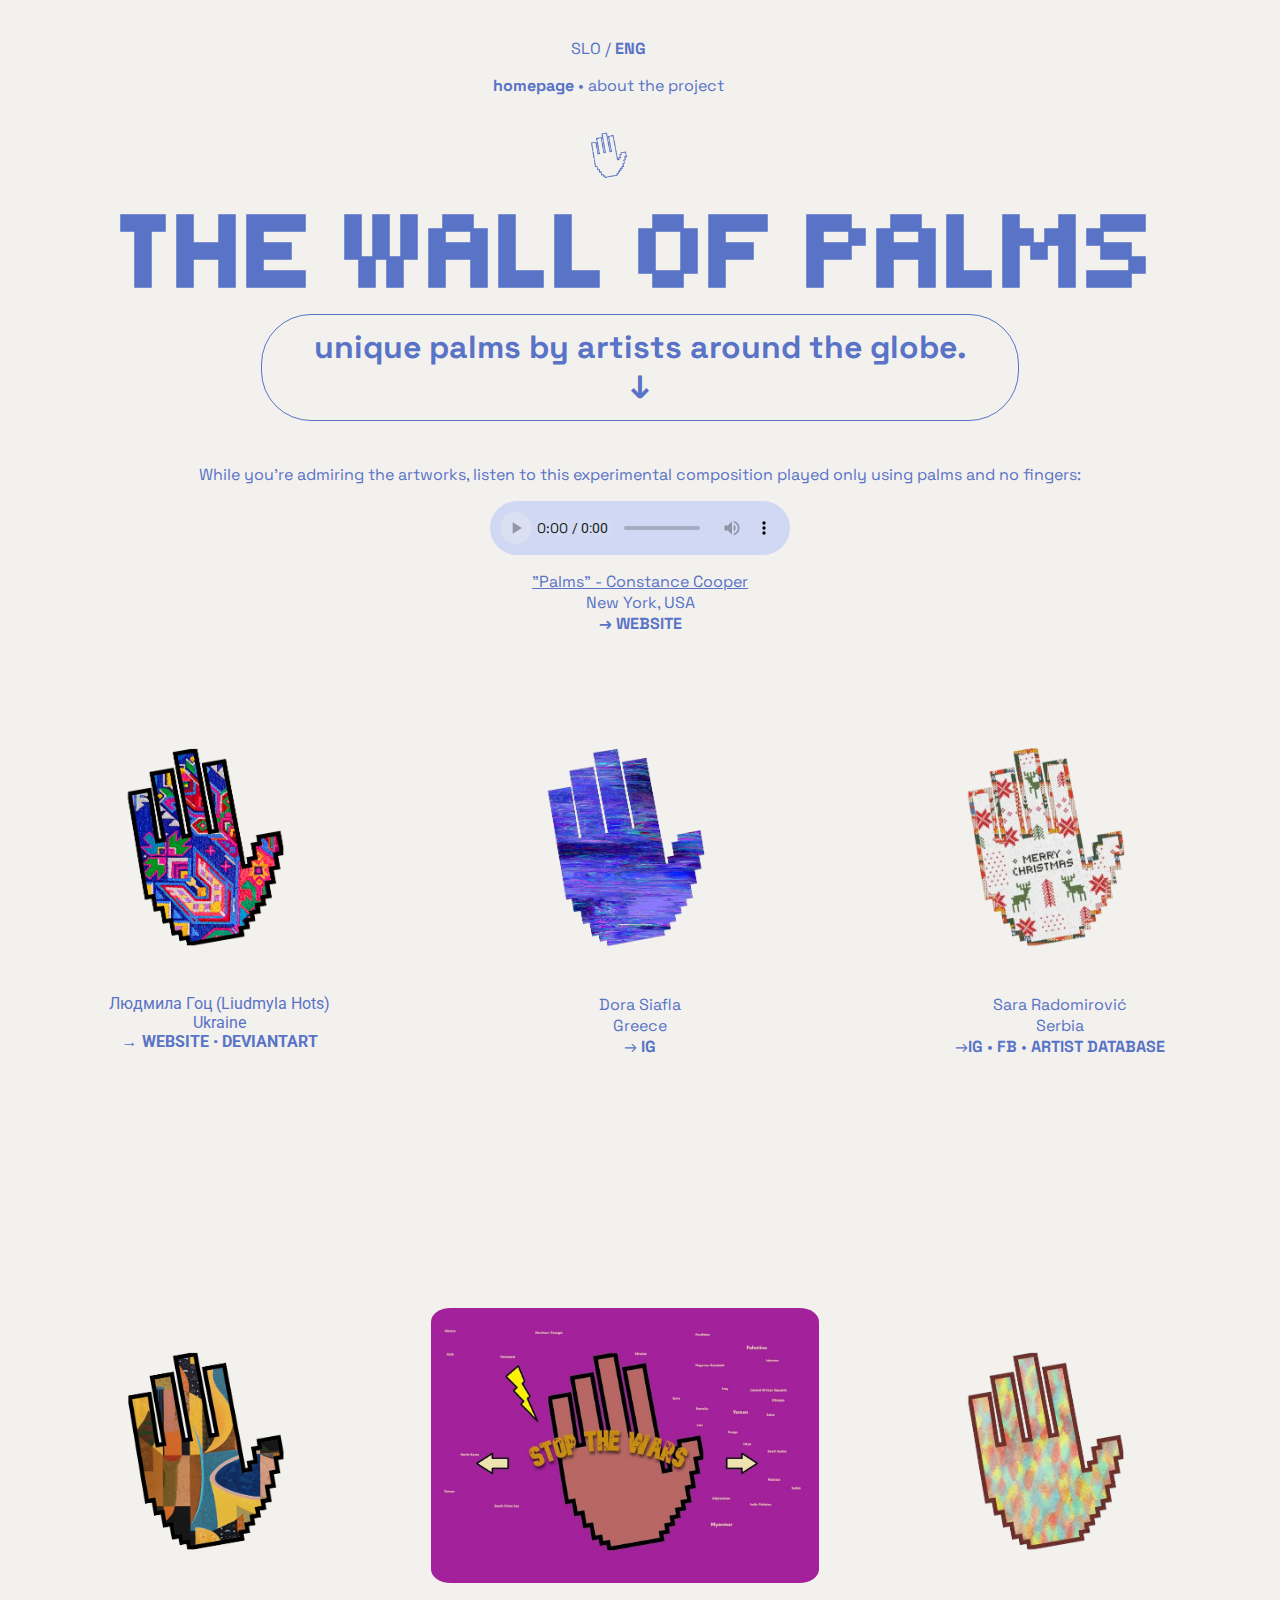
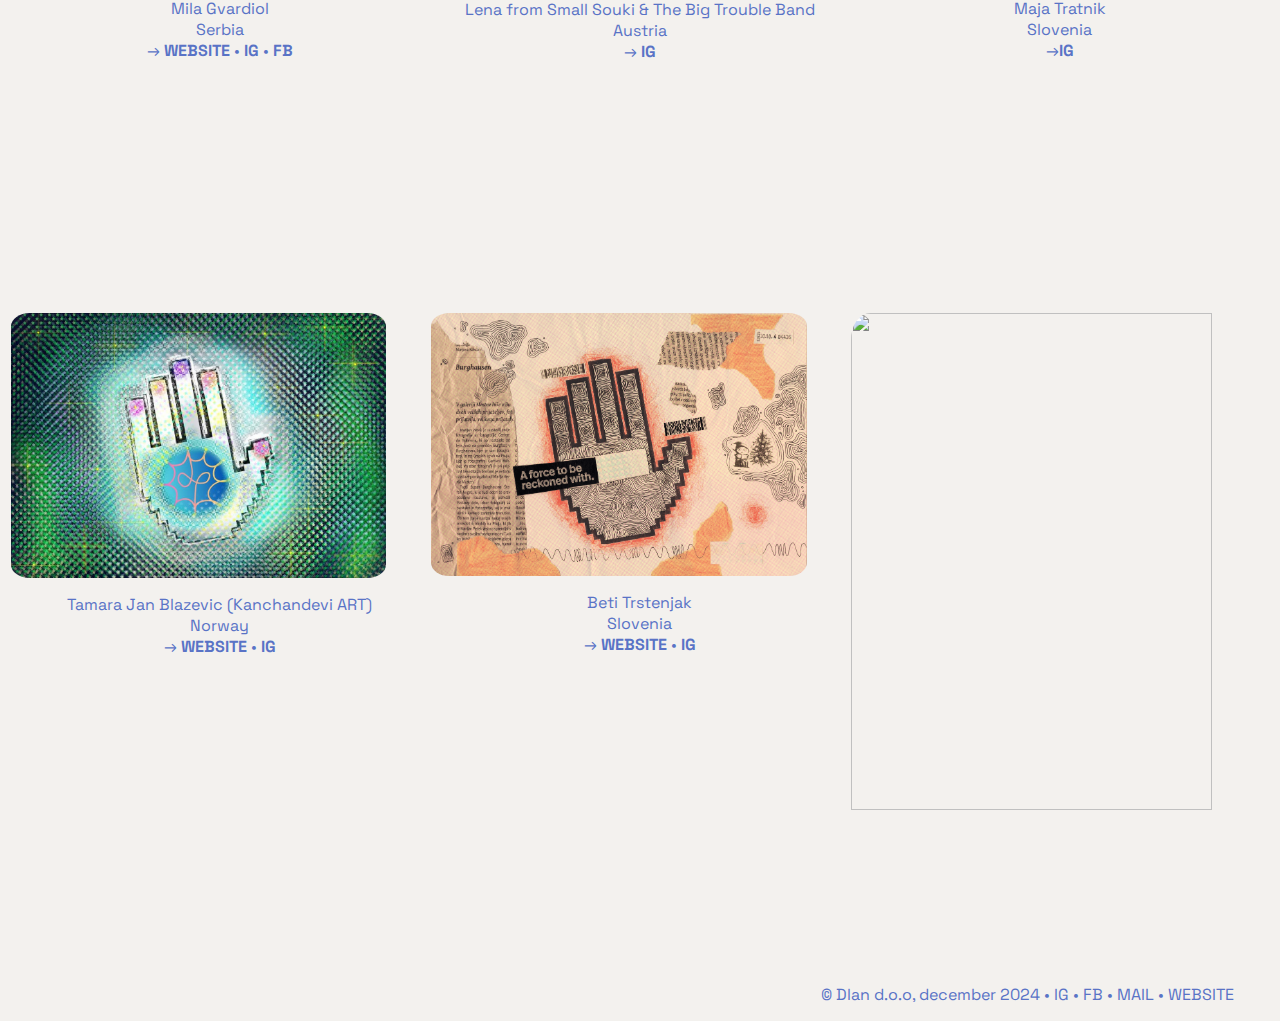
==== index.html @ 4f3afc3c "Add files via upload" ====
<html>
    <head>
        <title>THE WALL OF PALMS</title>
        <link rel="stylesheet" href="style.css">
        <link rel="icon" type="image/x-icon" href="dlan-ikona.png">

        <link rel="preconnect" href="https://fonts.googleapis.com">
        <link rel="preconnect" href="https://fonts.gstatic.com" crossorigin>
        <link href="https://fonts.googleapis.com/css2?family=Space+Grotesk:wght@300..700&display=swap" rel="stylesheet">

        <link rel="preconnect" href="https://fonts.googleapis.com">
        <link rel="preconnect" href="https://fonts.gstatic.com" crossorigin>
        <link href="https://fonts.googleapis.com/css2?family=Bakbak+One&family=Roboto:ital,wght@0,100;0,300;0,400;0,500;0,700;0,900;1,100;1,300;1,400;1,500;1,700;1,900&family=Space+Grotesk:wght@300..700&family=Tiny5&display=swap" rel="stylesheet"> 

        <link rel="preconnect" href="https://fonts.googleapis.com">
        <link rel="preconnect" href="https://fonts.gstatic.com" crossorigin>
        <link href="https://fonts.googleapis.com/css2?family=Space+Grotesk:wght@300..700&family=Tiny5&display=swap" rel="stylesheet">
    
        <script src="https://kit.fontawesome.com/yourcode.js" crossorigin="anonymous"></script>
    </head>


    <body>
        <div class="navigation">
            <p><a href="index-slo.html">SLO</a> / <b>ENG</b></p>
            <p><a href="index.html"><b>homepage</b></a> • <a href="about-the-project.html">about the project</a></p>
        </div>

        <img src="dlan-icon.png" class="dlan-ikona">
        <h1>THE WALL OF PALMS</h1>

        <h4 class="podnaslov-index"><a href="#all-palms" class="linkhoversprememba">unique palms by artists around the globe.<br>↓</a></h4>


        <div class="pesem">
            <p class="imeavtorja" style="margin-left: 5%; margin-right: 5%;">While you're admiring the artworks, listen to this experimental composition played only using palms and no fingers:</p>
            
            <div class="audio-container">
                <audio controls>
                    <source src="PALMS by Constance Cooper dec 13 2024.mp3" type="audio/mpeg">
                Your browser does not support the audio element.
                </audio>
            </div>
            <p class="imeavtorja"><a href="palms-constance-cooper.html" style="text-decoration: underline;">"Palms" - Constance Cooper</a><br>New York, USA<br>
                <b>→<a href="https://constance-cooper.com/" target="_blank"> WEBSITE</b></a>

            </p>
        </div>


        <br><br><br>



    <div id="all-palms">

        <div class="trigrafike">
            <div class="enagrafika">
                
                <div class="container">
                    <input type="checkbox" name="" id="zoom_img">
                    <label for="zoom_img"><img src="risbe/liudmyla_hots.png" width="93%"></label>
                </div>

                <p class="imeavtorja-cirilica">Людмила Гоц (Liudmyla Hots)
                    <br>Ukraine<br>
                    →<a href="https://hots93.wordpress.com/" target="_blank"><b> WEBSITE</b></a>
                     • <a href="https://www.deviantart.com/liudmylahots/gallery" target="_blank"><b>DEVIANTART</b></a></p>

                </p>
            </div>

            <div class="enagrafika">
                <div class="container">
                    <input type="checkbox" name="" id="zoom_img1">
                    <label for="zoom_img1"><img src="risbe/dora_siafla.png" width="93%"></label>
                </div>

                <p class="imeavtorja">Dora Siafla
                    <br>Greece<br>
                →<a href="https://www.instagram.com/dorasiafla/" target="_blank"><b> IG</b></a></p> 
            </div>

            <div class="enagrafika">
                <div class="container">
                    <input type="checkbox" name="" id="zoom_img2">
                    <label for="zoom_img2"><img src="risbe/sara_radomirovic.png" width="93%"></label>
                </div>

                <p class="imeavtorja">Sara Radomirović
                    <br>Serbia<br>
                    →<a href="https://www.instagram.com/radomirosara/" target="_blank"><b>IG</b></a>
                     • <a href="https://www.facebook.com/radomirovitsh" target="_blank"><b>FB</b></a>
                     • <a href="https://www.artistdatabase.com/sara-radomirovic" target="_blank"><b>ARTIST DATABASE</b></a></p>
            </div>
        </div>

        <div class="trigrafike">
            <div class="enagrafika">
                
                <div class="container">
                    <input type="checkbox" name="" id="zoom_img3">
                    <label for="zoom_img3"><img src="risbe/mila_gvardiol.gif" width="93%"></label>
                </div>
                <p class="imeavtorja">Mila Gvardiol
                    <br>Serbia<br>
                →<b><a href="https://gvardiol.weebly.com/" target="_blank"> WEBSITE</b></a> • 
                <a href="https://www.instagram.com/mila.gvardiol/" target="_blank"><b> IG</a></b> •
                <a href="https://www.facebook.com/Gvardiol/" target="_blank"><b> FB</b></a>
            </p>


            </div>

            <div class="enagrafika">
                <div class="container">
                    <input type="checkbox" name="" id="zoom_img4">
                    <label for="zoom_img4"><img src="risbe/small-souki-&-the-big-trouble-band.jpg" width="93%"></label>
                </div>

                <p class="imeavtorja">Lena from Small Souki & The Big Trouble Band
                    <br>Austria<br>
                →<a href="https://www.instagram.com/smallsouki/" target="_blank"><b> IG</b></a></p> 
            </div>

            <div class="enagrafika">
                <div class="container">
                    <input type="checkbox" name="" id="zoom_img5">
                    <label for="zoom_img5"><img src="risbe/maja_tratnik.png" width="93%"></label>
                    
                </div>

                <p class="imeavtorja">Maja Tratnik
                    <br>Slovenia<br>
                    →<a href="https://www.instagram.com/m.tratnik/" target="_blank"><b>IG</b></a>
                </p>
            </div>
        </div>

        <div class="trigrafike">

            <div class="enagrafika">
                <div class="container">
                    <input type="checkbox" name="" id="zoom_img6">
                    <label for="zoom_img6"><img src="risbe/kanchandevi_art.jpg" width="90%"></label>
                    
                </div>
                <p class="imeavtorja">Tamara Jan Blazevic (Kanchandevi ART)
                    <br>Norway<br>
                    →<b><a href="https://www.tamarajan.com/" target="_blank"> WEBSITE</b></a>
                     • <a href="https://www.instagram.com/kanchandeviart/" target="_blank"><b> IG</a></b></p>
                </p>
            </div>

            <div class="enagrafika">
                <div class="container">
                    <input type="checkbox" name="" id="zoom_img7">
                    <label for="zoom_img7"><img src="risbe/beti_trstenjak.png" width="90%"></label>
                    
                </div>
                <p class="imeavtorja">Beti Trstenjak
                    <br>Slovenia<br>
                →<b><a href="https://betitrstenjak.myportfolio.com/" target="_blank"> WEBSITE</b></a> • <a href="https://www.instagram.com/beti.trstenjak/" target="_blank"><b> IG</a></b></p>
                
            </div>

            <div class="enagrafika">
                <div class="container">
                    <input type="checkbox" name="" id="zoom_img8">
                    <label for="zoom_img8"><img src="risbe/ascii-palms.gif" width="93%"></label>
                </div>
                
                <p class="imeavtorja"></p>
        </div>

    </div>

        <div class="footer">
        <p>© Dlan d.o.o, december 2024 • <a href="https://www.instagram.com/dlan.studio/" target="_blank">IG</a> • <a href="https://www.facebook.com/profile.php?id=61566868703430" target="_blank">FB</a> • <a href="mailto:info@dlan.si">MAIL</a> • <a href="https://readymag.website/u3643931871/4915887/" target="_blank">WEBSITE</a></p>
        </div>

    </body>
</html>
---- style.css ----
html {
    scroll-behavior: smooth;
    transition: 0.4s;
  }

body {
    background-color: #f3f1ee;
    color: #5973c6;
}

p, ul {
    font-family: "Space Grotesk", serif;
}

img {
    border-radius: 5%;
}

.trigrafike {
    width: 100%;
}

h1 {
    font-family: "Tiny5", sans-serif;
    text-align: center;
    font-size: 7em;
    margin-top:0;
    margin-bottom:0;
}

.imeavtorja-cirilica {
    font-family: "Roboto", serif;
    text-align: center;
}

.navigation {
    text-align: center;
    margin-top: 3%;
    margin-right: 5%;
}

.container img {
    cursor: zoom-in;
    transition: transform 1s ease;
}

input[type=checkbox]
{
    display: none;
}

input[type=checkbox]:checked ~ label > img
{
    transform: scale(2);
    cursor: zoom-out;
}

.footer {
    text-align: center;
    margin-top: 2%;
    padding-top: 2%;
    float: right;
    margin-right: 3%;
}

.enagrafika {
    width: 33%;
    height: 65%;
    float:left;
    margin-left: 3px;
    padding-bottom: 30px;
}

.imeavtorja {
    text-align: center;
}

h3 {
    font-family: "Tiny5", sans-serif;
    text-align: center;
    font-size: 2em;
}

.projektpredstavitev {
    margin-left: 20%;
    margin-right: 20%;
}

a {
    color: #5973c6;
    text-decoration: none;
}

.podnaslov-index {
    border:#5972c6 solid 1px;
    border-radius: 50px;
    margin-left: 20%;
    margin-right: 20%;
    padding-top: 1%;
    padding-bottom: 1%;
    padding-left: 2%;
    padding-right: 2%;
}

.podnaslov-index:hover {
    background-color:#5972c647;
    color:#f3f1ee;
    transition: 0.5s;
}

.linkhoversprememba:hover {
    color:#788ed6;
}

a:hover {
    color: #93b9f5;
    transition: 0.3s;
}

button {
    background-color: #f3f1ee;
    color: #5973c6;
    border: #5973c6 solid 1px;
    border-radius: 50px;
    padding: 1%;
    padding-right: 2%;
    padding-left: 2%;
    font-family: "Space Grotesk", serif;
    font-size: 2em;
    margin-top: 5%;
}

.dlan-ikona {
    margin-left: 45%;
    margin-top: 1%;
    margin-bottom:0;
    width: 5%;
    animation: zasukdlani 5s infinite;
    transition: 300ms ease all;
}

.arrowback {
    width: 5%;
    margin-left: 45%;
    margin-top: 20px;
}

.arrowback:hover {
    opacity: 0.5;
    transition: 0.5s;
}

@keyframes zasukdlani {
    0% {transform: rotate(0deg);}
    20% {transform: rotate(45deg);}
    40% {transform: rotate(0deg);}
    60% {transform: rotate(-45deg);}
    80% {transform: rotate(0);}
  }

  @-webkit-keyframes pagetransition
  { 0% {opacity: 0.6;}
    100% {opacity: 1;}
  }
  
  @keyframes pagetransition
  { 0% {opacity: 0.2;}
    100% {opacity: 1;}
  }
  .pagetransition
  { -webkit-animation-duration: 3s;
    animation-duration: 3s;
    -webkit-animation-fill-mode: both;
    animation-fill-mode: both;
    -webkit-animation-name: fadeIn;
    animation-name: fadeIn;
  }
  html
  { animation: fadeSiteIn 1s ease forwards; /* [1] */
  }
  
  @keyframes fadeSiteIn
  { from   { opacity: 0.2; }
    to    { opacity: 1; }
  }
  
  html.fadeSiteOut
  { animation:  fadeSiteOut 1s ease forwards; /* [2] */
    position: fixed;
  }
  @keyframes fadeSiteOut
  { from   { opacity: 0.2; }
  to    { opacity:1; }
  }
  
  
button:hover {
    color: #f3f1ee;
    background-color: #5973c6; 
    transition: 0.5s;
}   

audio::-webkit-media-controls-panel {
  background-color: #d0d8f3;
}

audio::-webkit-media-controls-play-button {
    background-color: #f3f1ee;
    border-radius: 50%;
  }
  
audio::-webkit-media-controls-play-button:hover {
    background-color: rgb(255, 255, 255);
    transition: 0.5s;
  }

audio::-webkit-media-controls-current-time-display {
    font-family: "Space Grotesk", serif;
  }

  .audio-container {
    display: flex;
    justify-content: center;
    align-items: center;
  }

h4 {
    font-family: "Space Grotesk", serif;
    text-align: center;
    font-size: 2em;
    margin-top: 0;
}

.palms-description {
    margin-left: 20%;
    margin-right: 20%;
}

@media only screen and (min-width:321px) and (max-width:950px) {
    
    .enagrafika {
        width: 45%;
        height: 50%;
        float:left;
    }

    h1 {
        margin: 5%;
        font-size: 6em;
    }

    h4 {
        font-size: 1.5em;
    }

    .dlan-ikona {
        margin-left: 45%;
        margin-top: 2%;
        margin-bottom:0;
        width: 10%;
    }

    .arrowback {
        width: 10%;
        margin-left: 43%;
        margin-top: 20px;
    }

}

@media only screen and (max-width: 600px) {
    
    .enagrafika {
        width: 100%;
        float:left;
        height: 70%;
    }

    p {
        font-size: 1.3em;
    }

    h1 {
        margin: 5%;
        font-size: 4em;
    }

    h4 {
        font-size: 1em;
    }

    .podnaslov-index {
        padding-top: 2%;
        padding-bottom: 2%;
    }

  }
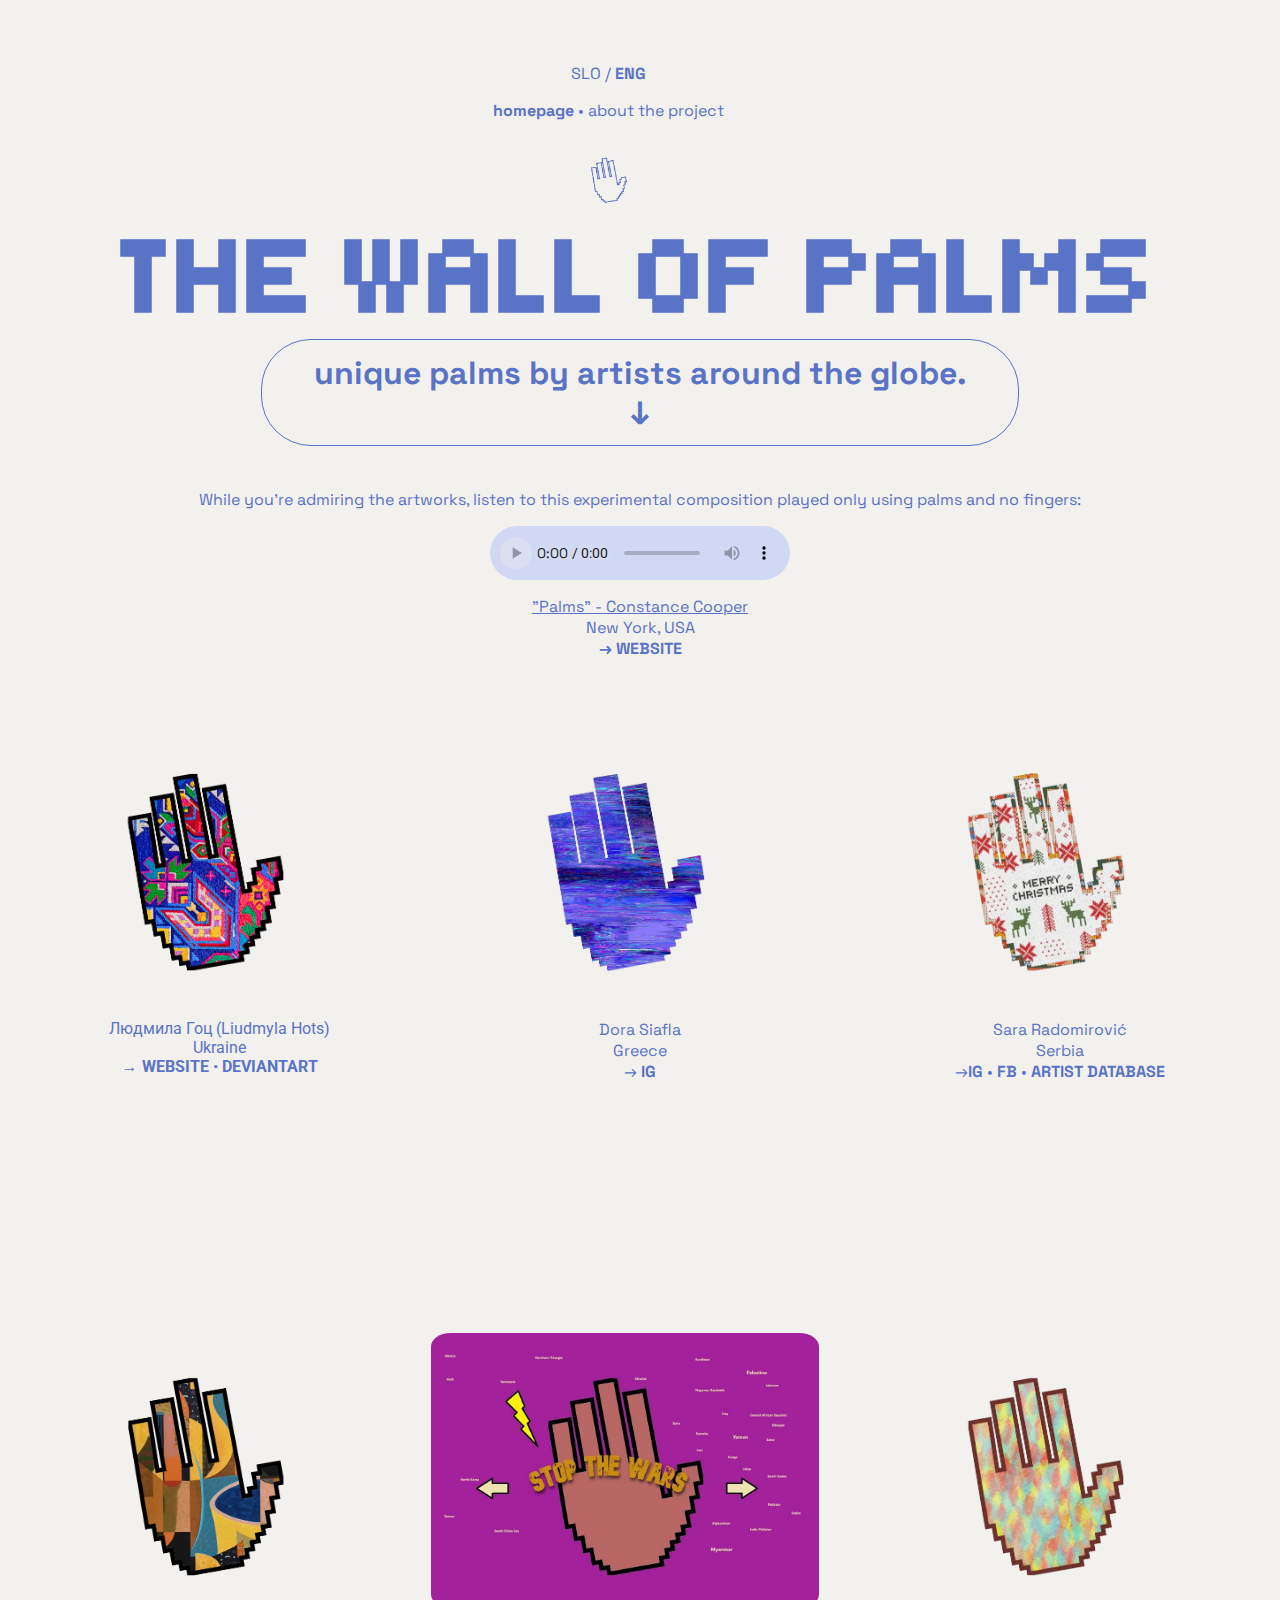
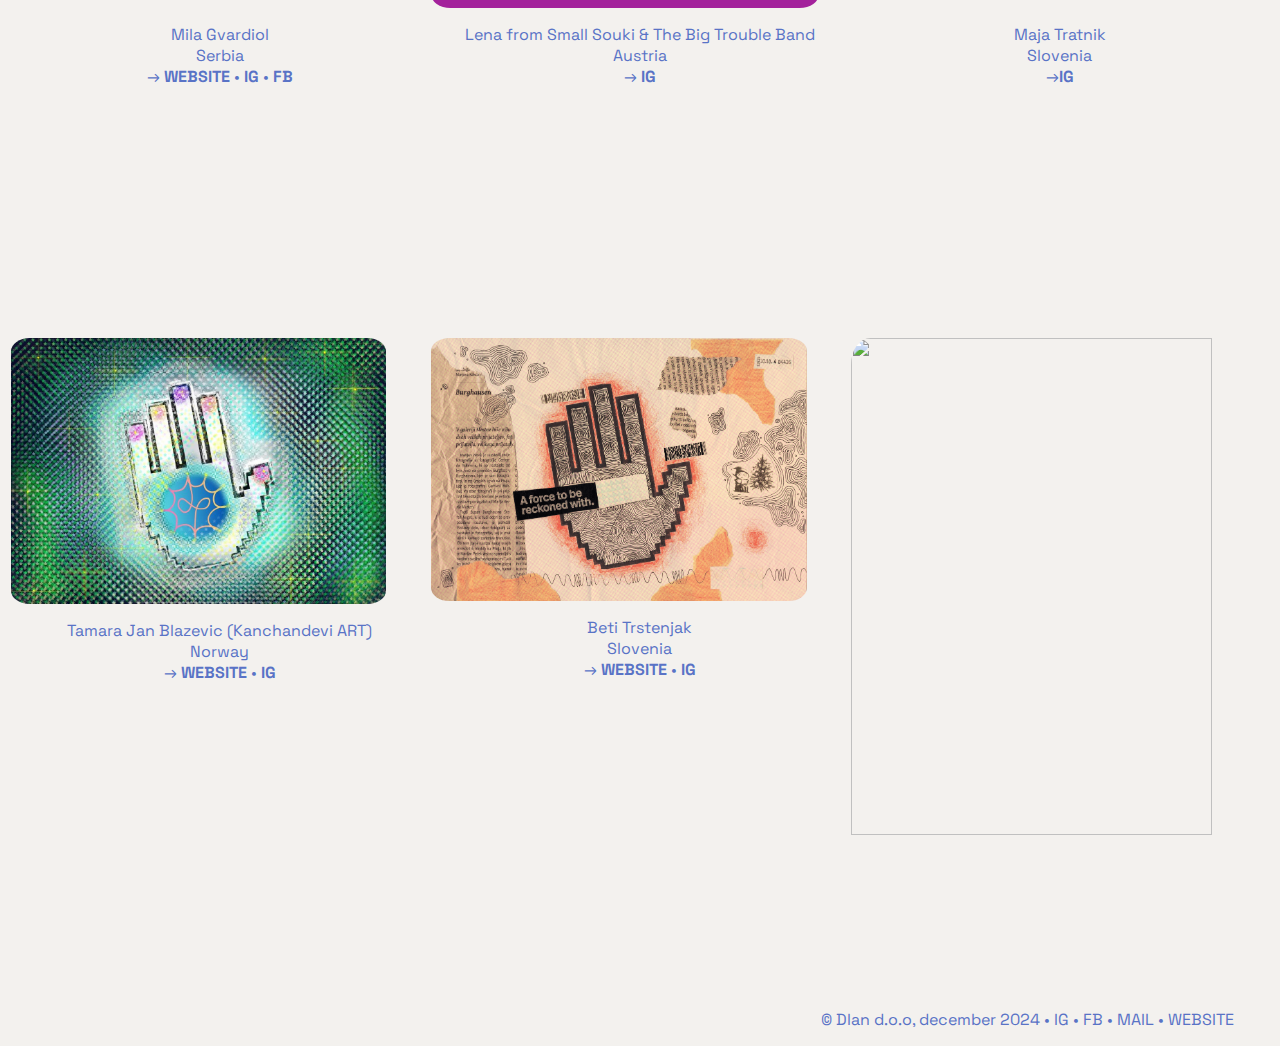
==== commit 36f0bfb3: "Add files via upload" ====
--- a/index.html
+++ b/index.html
@@ -1,5 +1,7 @@
 <html>
     <head>
+        <meta name="viewport" content="width=device-width, initial-scale=1.0">
+
         <title>THE WALL OF PALMS</title>
         <link rel="stylesheet" href="style.css">
         <link rel="icon" type="image/x-icon" href="dlan-ikona.png">
--- a/style.css
+++ b/style.css
@@ -35,7 +35,7 @@
 
 .navigation {
     text-align: center;
-    margin-top: 3%;
+    margin-top: 5%;
     margin-right: 5%;
 }
 
@@ -236,12 +236,20 @@
     margin-right: 20%;
 }
 
+.container {
+    width: 100%;
+}
+
 @media only screen and (min-width:321px) and (max-width:950px) {
     
     .enagrafika {
-        width: 45%;
-        height: 50%;
+        width: 100%;
         float:left;
+    }
+
+    .trigrafike {
+        width: 100%;
+        height: auto;
     }
 
     h1 {
@@ -268,12 +276,18 @@
 
 }
 
+
+
 @media only screen and (max-width: 600px) {
     
     .enagrafika {
         width: 100%;
         float:left;
-        height: 70%;
+    }
+
+    .trigrafike {
+        width: 100%;
+        height: auto;
     }
 
     p {
@@ -294,4 +308,4 @@
         padding-bottom: 2%;
     }
 
-  }+  }
